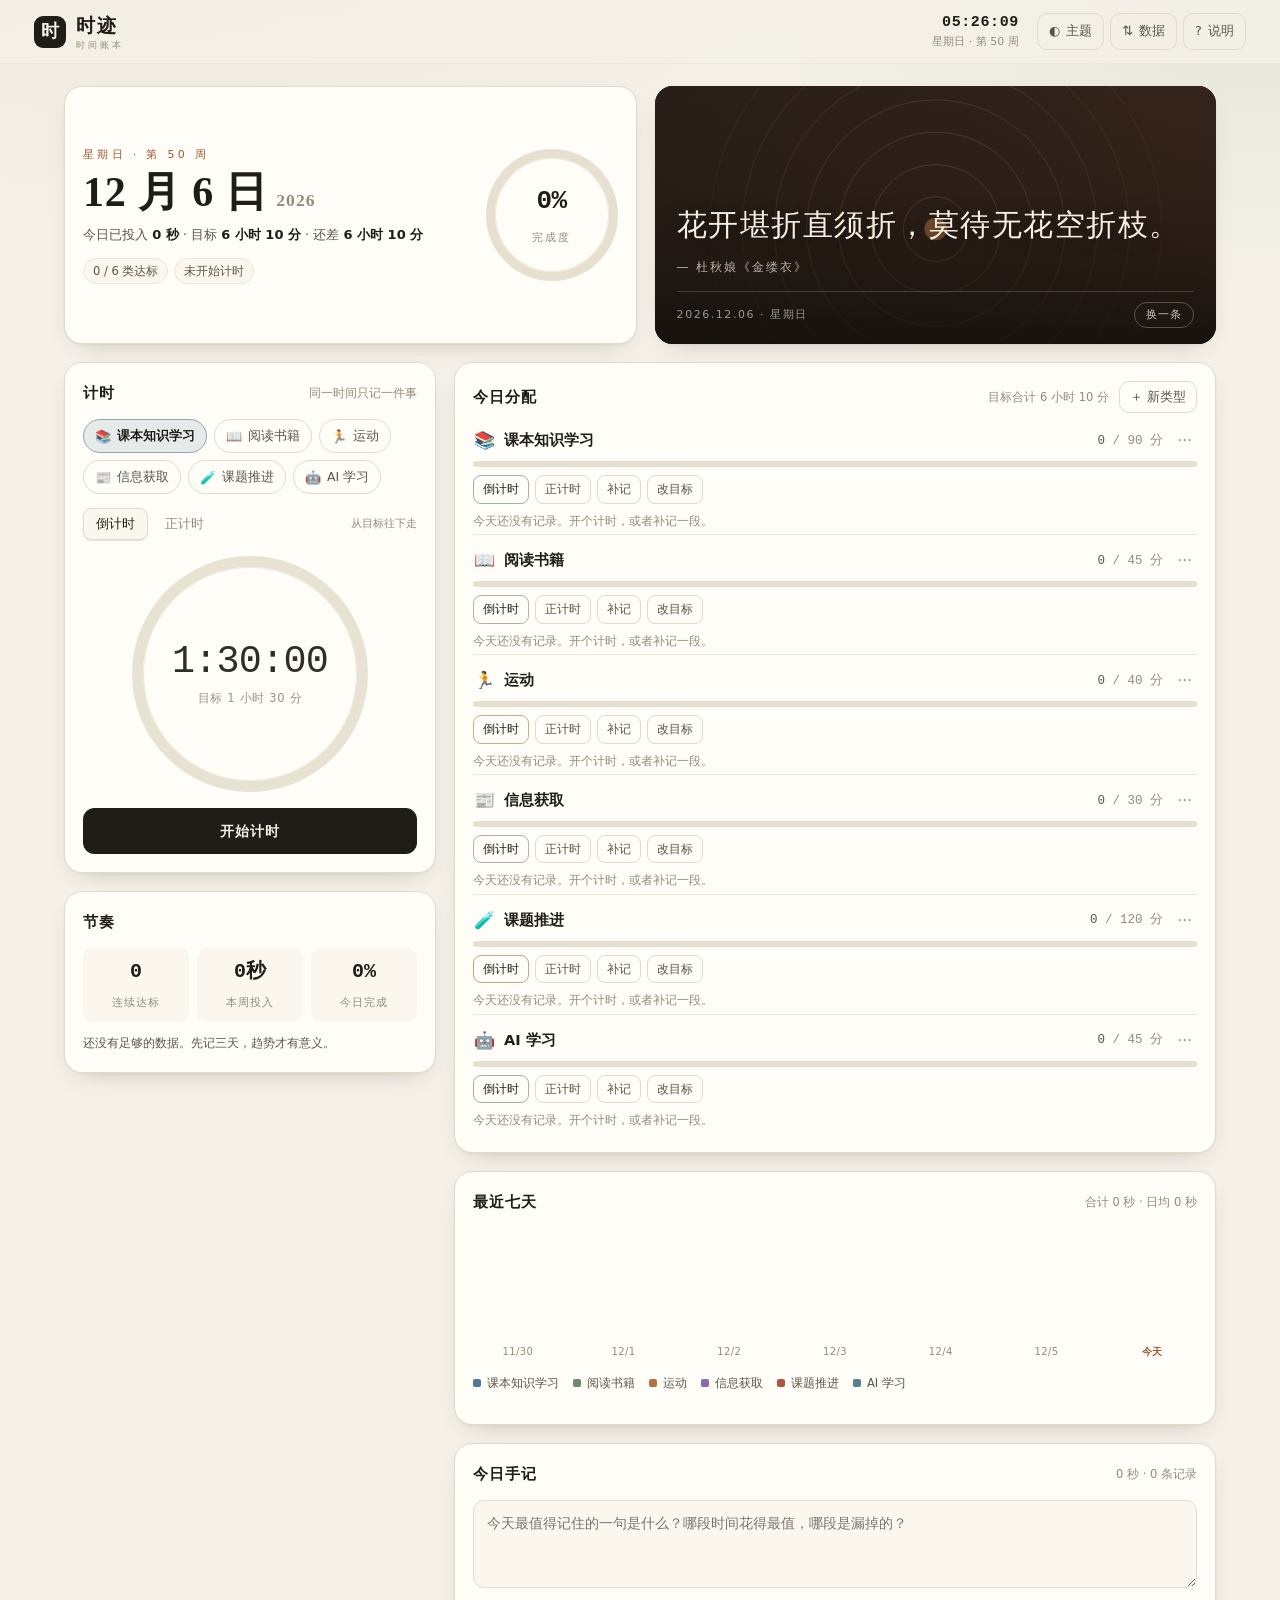
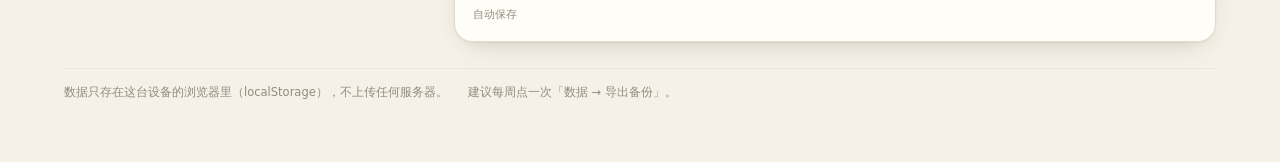
==== time-ledger/index.html @ 58786c29 "feat(time-ledger): 新增「时迹」时间账本页面 六类默认时间类型可增删，每类可设每日目标；支持倒计时/正计时到点结束、 关闭后重开续算（离开超 90 秒询问是否补时）；每类可按天记录「" ====
<!doctype html>
<html lang="zh-CN" data-theme="light" data-q="kai">
<head>
<meta charset="utf-8" />
<meta name="viewport" content="width=device-width, initial-scale=1, viewport-fit=cover" />
<meta name="theme-color" content="#f5f1e8" />
<title>时迹 · 我的时间账本</title>
<link rel="stylesheet" href="styles.css" />
</head>
<body>
<header class="topbar">
  <div class="brand">
    <span class="brand-mark">时</span>
    <span class="brand-text">时迹<em>时间账本</em></span>
  </div>
  <div class="now" id="nowClock"><b>--:--:--</b><span>正在加载</span></div>
  <nav class="topnav">
    <button class="ghost-btn" id="btnTheme" type="button" title="切换深浅色">◐<i>主题</i></button>
    <button class="ghost-btn" id="btnData" type="button" title="备份与数据">⇅<i>数据</i></button>
    <button class="ghost-btn" id="btnHelp" type="button" title="使用说明">?<i>说明</i></button>
  </nav>
</header>

<main class="wrap">
  <section class="hero">
    <div class="panel hero-card" id="heroCard"></div>
    <div class="poster" id="poster"></div>
  </section>

  <div class="cols">
    <div class="col-left">
      <section class="panel" id="timerPanel"></section>
      <section class="panel rhythm" id="rhythmPanel"></section>
    </div>
    <div class="col-right">
      <section class="panel">
        <header class="panel-head">
          <h2>今日分配</h2>
          <div class="panel-head-right">
            <span class="hint" id="boardHint"></span>
            <button class="ghost-btn small" id="btnAddCat" type="button">＋ 新类型</button>
          </div>
        </header>
        <div id="board"></div>
      </section>

      <section class="panel" id="statsPanel"></section>

      <section class="panel" id="journalPanel"></section>
    </div>
  </div>

  <footer class="foot">
    <span>数据只存在这台设备的浏览器里（localStorage），不上传任何服务器。</span>
    <span>建议每周点一次「数据 → 导出备份」。</span>
  </footer>
</main>

<dialog id="modal" class="modal"></dialog>
<div class="toast" id="toast" role="status" aria-live="polite"></div>
<script src="app.js"></script>
</body>
</html>
---- time-ledger/styles.css ----
/* ===========================================================
   时迹 · 时间账本  —  styles.css
   =========================================================== */

*, *::before, *::after { box-sizing: border-box; }

:root {
  --paper: #f5f1e8;
  --card: #fffdf8;
  --card-2: #fbf7ef;
  --ink: #201d18;
  --ink2: #5b5548;
  --ink3: #948c7b;
  --line: #e3dbc9;
  --line-soft: #efe8da;
  --accent: #a3572f;
  --accent-soft: #f1e2d3;
  --good: #3f6b4f;
  --track: #e7e0d0;
  --shadow: 0 1px 2px rgba(62, 47, 26, .05), 0 10px 28px -16px rgba(62, 47, 26, .35);
  --radius: 18px;
  --font-sans: ui-sans-serif, system-ui, "Segoe UI", "Microsoft YaHei", "PingFang SC", "Hiragino Sans GB", sans-serif;
  --font-serif: "Songti SC", "STSong", "SimSun", "Noto Serif SC", serif;
  --font-quote: "KaiTi", "STKaiti", "Kaiti SC", "Songti SC", serif;
  --font-mono: "SF Mono", ui-monospace, "Cascadia Mono", Consolas, monospace;
  --topbar-h: 64px;
}

[data-theme="dark"] {
  --paper: #14130f;
  --card: #1d1b16;
  --card-2: #232019;
  --ink: #ece5d7;
  --ink2: #b0a795;
  --ink3: #7d7566;
  --line: #322e26;
  --line-soft: #272319;
  --accent: #d9895c;
  --accent-soft: #35271d;
  --good: #7fae8c;
  --track: #2e2a22;
  --shadow: 0 1px 2px rgba(0, 0, 0, .4), 0 12px 30px -18px rgba(0, 0, 0, .9);
}

/* 引文字体，可用「说明 → 字体」切换 */
html[data-q="lishu"] { --font-quote: "LiSu", "SimLi", "STLiti", "KaiTi", "STKaiti", serif; }
html[data-q="shu"]   { --font-quote: "STXingkai", "\5DE6\6587\884C\6977", "Xingkai SC", "KaiTi", serif; }
html[data-q="song"]  { --font-quote: "Songti SC", "STSong", "SimSun", "Noto Serif SC", serif; }

html, body { height: 100%; }
body {
  margin: 0;
  font-family: var(--font-sans);
  color: var(--ink);
  background: var(--paper);
  background-image:
    radial-gradient(1100px 460px at 12% -8%, rgba(163, 87, 47, .07), transparent 65%),
    radial-gradient(900px 420px at 98% 4%, rgba(63, 107, 79, .07), transparent 60%);
  background-attachment: fixed;
  -webkit-font-smoothing: antialiased;
  line-height: 1.6;
}

h1, h2, h3, h4 { margin: 0; font-weight: 600; letter-spacing: .01em; }
p { margin: 0; }
button { font: inherit; color: inherit; cursor: pointer; }
input, textarea, select { font: inherit; color: inherit; }
::selection { background: var(--accent-soft); }

/* ---------------- 顶栏 ---------------- */
.topbar {
  position: sticky; top: 0; z-index: 40;
  height: var(--topbar-h);
  display: flex; align-items: center; gap: 18px;
  padding: 0 clamp(14px, 3vw, 34px);
  background: color-mix(in srgb, var(--paper) 82%, transparent);
  backdrop-filter: blur(14px) saturate(1.2);
  border-bottom: 1px solid var(--line-soft);
}
.brand { display: flex; align-items: center; gap: 10px; }
.brand-mark {
  width: 32px; height: 32px; display: grid; place-items: center;
  border-radius: 9px; background: var(--ink); color: var(--paper);
  font-family: var(--font-serif); font-size: 18px; font-weight: 700;
}
.brand-text { font-family: var(--font-serif); font-size: 19px; font-weight: 700; letter-spacing: .12em; }
.brand-text em {
  display: block; font-style: normal; font-family: var(--font-sans);
  font-size: 9px; letter-spacing: .34em; color: var(--ink3); font-weight: 400; margin-top: -3px;
}
.now { margin-left: auto; text-align: right; line-height: 1.15; }
.now b { display: block; font-family: var(--font-mono); font-size: 15px; font-variant-numeric: tabular-nums; letter-spacing: .04em; }
.now span { font-size: 11px; color: var(--ink3); }
.topnav { display: flex; gap: 6px; }
.ghost-btn {
  display: inline-flex; align-items: center; gap: 6px;
  padding: 7px 11px; border-radius: 10px;
  border: 1px solid var(--line); background: transparent; color: var(--ink2);
  font-size: 13px; transition: background .18s, color .18s, border-color .18s;
}
.ghost-btn:hover { background: var(--card-2); color: var(--ink); border-color: var(--ink3); }
.ghost-btn i { font-style: normal; }
.ghost-btn.small { padding: 5px 10px; font-size: 12.5px; }
.ghost-btn.danger:hover { color: #b3443a; border-color: #b3443a; }
[data-theme="dark"] .ghost-btn.danger:hover { color: #e8796d; border-color: #e8796d; }

/* ---------------- 布局 ---------------- */
.wrap { max-width: 1220px; margin: 0 auto; padding: 22px clamp(14px, 3vw, 34px) 60px; }
.hero { display: grid; grid-template-columns: minmax(0, 1.02fr) minmax(0, 1fr); gap: 18px; margin-bottom: 18px; }
.cols { display: grid; grid-template-columns: minmax(0, 372px) minmax(0, 1fr); gap: 18px; align-items: start; }
.col-left { position: sticky; top: calc(var(--topbar-h) + 14px); display: grid; gap: 18px; }
.col-right { display: grid; gap: 18px; min-width: 0; }

.panel {
  background: var(--card);
  border: 1px solid var(--line);
  border-radius: var(--radius);
  padding: 18px;
  box-shadow: var(--shadow);
}
.panel-head { display: flex; align-items: center; gap: 10px; margin-bottom: 14px; }
.panel-head h2 { font-size: 15px; letter-spacing: .06em; }
.panel-head-right { margin-left: auto; display: flex; align-items: center; gap: 10px; }
.hint { font-size: 11.5px; color: var(--ink3); }

.foot {
  margin-top: 26px; display: flex; flex-wrap: wrap; gap: 6px 20px;
  font-size: 11.5px; color: var(--ink3); border-top: 1px solid var(--line-soft); padding-top: 14px;
}

/* ---------------- 日期卡 ---------------- */
.hero-card { display: grid; grid-template-columns: 1fr 132px; gap: 14px; align-items: center; }
.eyebrow { font-size: 11px; letter-spacing: .3em; color: var(--accent); text-transform: uppercase; }
.hero-date {
  font-family: var(--font-serif); font-size: clamp(30px, 3.4vw, 42px);
  line-height: 1.14; margin: 6px 0 8px; letter-spacing: .02em;
}
.hero-date small { font-size: .42em; color: var(--ink3); letter-spacing: .06em; margin-left: 8px; }
.hero-sub { font-size: 13px; color: var(--ink2); }
.hero-sub b { color: var(--ink); font-variant-numeric: tabular-nums; }
.hero-tags { display: flex; flex-wrap: wrap; gap: 6px; margin-top: 12px; }
.tag {
  font-size: 11.5px; padding: 3px 9px; border-radius: 999px;
  background: var(--card-2); border: 1px solid var(--line-soft); color: var(--ink2);
}
.ring {
  --p: 0;
  position: relative; width: 132px; height: 132px; border-radius: 50%;
  background: conic-gradient(var(--accent) calc(var(--p) * 1%), var(--track) 0);
  display: grid; place-items: center;
  transition: background .3s linear;
}
.ring::after {
  content: ""; position: absolute; inset: 9px; border-radius: 50%; background: var(--card);
  box-shadow: inset 0 0 0 1px var(--line-soft);
}
.ring-mid { position: relative; z-index: 1; text-align: center; }
.ring-mid b { display: block; font-family: var(--font-mono); font-size: 26px; font-variant-numeric: tabular-nums; letter-spacing: -.02em; }
.ring-mid span { font-size: 10.5px; color: var(--ink3); letter-spacing: .18em; }

/* ---------------- 每日海报 ---------------- */
.poster {
  position: relative; overflow: hidden; border-radius: var(--radius);
  min-height: 258px; display: flex; flex-direction: column; justify-content: flex-end;
  box-shadow: var(--shadow); isolation: isolate;
  background: #1b1a17;
}
.poster-svg { position: absolute; inset: 0; width: 100%; height: 100%; z-index: -2; }
.poster::after {
  content: ""; position: absolute; inset: 0; z-index: -1;
  background: linear-gradient(180deg, rgba(12, 12, 10, .12) 0%, rgba(12, 12, 10, .34) 42%, rgba(12, 12, 10, .82) 100%);
}
.poster-body { padding: 20px 22px 16px; color: #f6efe2; }
.poster blockquote {
  margin: 0; font-family: var(--font-quote);
  font-size: clamp(21px, 2.35vw, 30px); line-height: 1.55; letter-spacing: .05em;
  text-shadow: 0 2px 18px rgba(0, 0, 0, .45);
}
.poster cite {
  display: block; margin-top: 10px; font-style: normal; font-size: 12px;
  letter-spacing: .16em; color: rgba(246, 239, 226, .72);
}
.poster-foot {
  display: flex; align-items: center; gap: 10px; margin-top: 14px;
  padding-top: 10px; border-top: 1px solid rgba(246, 239, 226, .18);
  font-size: 11px; letter-spacing: .14em; color: rgba(246, 239, 226, .6);
}
.poster-foot button {
  margin-left: auto; background: transparent; border: 1px solid rgba(246, 239, 226, .28);
  color: rgba(246, 239, 226, .82); border-radius: 999px; padding: 3px 11px; font-size: 11px;
  letter-spacing: .1em; transition: background .18s;
}
.poster-foot button:hover { background: rgba(246, 239, 226, .14); }

/* ---------------- 计时器 ---------------- */
.chips { display: flex; flex-wrap: wrap; gap: 7px; margin-bottom: 14px; }
.chip {
  --c: var(--accent);
  display: inline-flex; align-items: center; gap: 6px;
  padding: 6px 11px; border-radius: 999px; font-size: 12.5px;
  border: 1px solid var(--line); background: transparent; color: var(--ink2);
  transition: all .18s;
}
.chip span { font-size: 13px; line-height: 1; }
.chip:hover { border-color: var(--c); color: var(--ink); }
.chip.on {
  background: color-mix(in srgb, var(--c) 14%, transparent);
  border-color: color-mix(in srgb, var(--c) 55%, var(--line));
  color: var(--ink); font-weight: 600;
}

.mode { display: flex; align-items: center; gap: 4px; margin-bottom: 16px; }
.seg {
  padding: 5px 12px; border-radius: 8px; border: 1px solid transparent;
  background: transparent; color: var(--ink3); font-size: 12.5px; transition: all .18s;
}
.seg:hover { color: var(--ink); }
.seg.on { background: var(--card-2); border-color: var(--line); color: var(--ink); box-shadow: 0 1px 0 var(--line-soft); }
.mode-hint { margin-left: auto; font-size: 11px; color: var(--ink3); }

.dial {
  --p: 0; --c: var(--accent);
  position: relative; width: min(100%, 236px); aspect-ratio: 1; margin: 0 auto 16px;
  border-radius: 50%;
  background: conic-gradient(from -90deg, var(--c) calc(var(--p) * 1%), var(--track) 0);
  display: grid; place-items: center;
}
.dial::after {
  content: ""; position: absolute; inset: 11px; border-radius: 50%;
  background: var(--card); box-shadow: inset 0 0 0 1px var(--line-soft);
}
.dial-in { position: relative; z-index: 1; text-align: center; padding: 0 16px; }
.dial-in b {
  display: block; font-family: var(--font-mono); font-weight: 500;
  font-size: clamp(30px, 3vw, 40px); line-height: 1.1;
  font-variant-numeric: tabular-nums; letter-spacing: -.02em;
}
.dial-in span { display: block; margin-top: 6px; font-size: 11.5px; color: var(--ink3); letter-spacing: .06em; }
.dial.paused .dial-in b { opacity: .5; }
.dial.over .dial-in b { color: var(--accent); }
.dial.idle { opacity: .92; }

.timer-note { margin-bottom: 12px; }
.timer-note input {
  width: 100%; padding: 9px 12px; border-radius: 10px;
  border: 1px solid var(--line); background: var(--card-2); font-size: 13px;
}
.timer-note input:focus { outline: none; border-color: var(--accent); background: var(--card); }

.timer-btns { display: flex; gap: 8px; }
.primary {
  flex: 1; padding: 11px 16px; border-radius: 11px; border: 1px solid var(--ink);
  background: var(--ink); color: var(--paper); font-size: 14px; font-weight: 600;
  letter-spacing: .08em; transition: transform .12s, opacity .18s;
}
.primary:hover { opacity: .88; }
.primary:active { transform: scale(.985); }
.primary.big { width: 100%; }
.primary.ok { background: var(--good); border-color: var(--good); color: #f7f4ec; }

.resume {
  margin-top: 12px; padding: 11px 12px; border-radius: 12px;
  background: var(--accent-soft); border: 1px dashed color-mix(in srgb, var(--accent) 55%, transparent);
  font-size: 12.5px; color: var(--ink2);
}
.resume b { color: var(--ink); }
.resume-row { display: flex; flex-wrap: wrap; gap: 6px; margin-top: 8px; }
.resume-row button {
  padding: 5px 10px; font-size: 12px; border-radius: 8px;
  border: 1px solid color-mix(in srgb, var(--accent) 45%, transparent);
  background: var(--card); color: var(--ink);
}
.resume-row button:hover { background: var(--card-2); }

/* ---------------- 节奏卡 ---------------- */
.rhythm .kv { display: grid; grid-template-columns: repeat(3, 1fr); gap: 8px; text-align: center; }
.rhythm .kv div { padding: 8px 4px; border-radius: 10px; background: var(--card-2); }
.rhythm .kv b { display: block; font-family: var(--font-mono); font-size: 20px; font-variant-numeric: tabular-nums; }
.rhythm .kv span { font-size: 10.5px; color: var(--ink3); letter-spacing: .1em; }
.rhythm .tip { margin-top: 12px; font-size: 12px; color: var(--ink2); line-height: 1.65; }

/* ---------------- 今日分配 ---------------- */
.cat { padding: 14px 0 4px; border-top: 1px solid var(--line-soft); }
.cat:first-child { border-top: 0; padding-top: 2px; }
.cat-head { display: flex; align-items: center; gap: 9px; }
.cat-emoji { font-size: 17px; line-height: 1; width: 22px; text-align: center; }
.cat-name { font-size: 14.5px; font-weight: 600; }
.cat-time { margin-left: auto; font-family: var(--font-mono); font-size: 12.5px; color: var(--ink2); font-variant-numeric: tabular-nums; }
.cat-time i { font-style: normal; color: var(--ink3); }
.cat-time.done { color: var(--good); }
.cat-more {
  border: 0; background: transparent; color: var(--ink3); font-size: 15px; line-height: 1;
  padding: 2px 5px; border-radius: 6px;
}
.cat-more:hover { background: var(--card-2); color: var(--ink); }

.bar { height: 6px; border-radius: 999px; background: var(--track); overflow: hidden; margin: 9px 0 8px; }
.bar > i { display: block; height: 100%; border-radius: 999px; background: var(--c, var(--accent)); transition: width .45s cubic-bezier(.2,.8,.3,1); }

.cat-actions { display: flex; gap: 6px; }
.mini-btn {
  flex: 0 0 auto; padding: 4px 9px; font-size: 11.5px; border-radius: 8px;
  border: 1px solid var(--line); background: transparent; color: var(--ink2);
  transition: all .16s;
}
.mini-btn:hover { border-color: var(--ink3); color: var(--ink); background: var(--card-2); }
.mini-btn.solid { border-color: color-mix(in srgb, var(--c, var(--accent)) 45%, var(--line)); color: var(--ink); }
.mini-btn.solid:hover { background: color-mix(in srgb, var(--c, var(--accent)) 12%, transparent); }

.sessions { list-style: none; margin: 10px 0 0; padding: 0; display: grid; gap: 5px; }
.sessions li {
  display: grid; grid-template-columns: 74px 54px minmax(0, 1fr) 18px;
  align-items: center; gap: 7px; font-size: 12px;
}
.sessions time { font-family: var(--font-mono); color: var(--ink3); font-size: 11px; font-variant-numeric: tabular-nums; }
.sessions .dur { font-variant-numeric: tabular-nums; color: var(--ink2); }
.sessions input {
  width: 100%; border: 0; border-bottom: 1px dashed transparent; background: transparent;
  font-size: 12px; padding: 2px 0; color: var(--ink);
}
.sessions input::placeholder { color: var(--ink3); opacity: .8; }
.sessions input:hover { border-bottom-color: var(--line); }
.sessions input:focus { outline: none; border-bottom-color: var(--accent); }
.sessions .x { border: 0; background: transparent; color: var(--ink3); font-size: 13px; padding: 0; line-height: 1; border-radius: 4px; }
.sessions .x:hover { color: #b3443a; }
.empty-note { font-size: 11.5px; color: var(--ink3); margin-top: 8px; }

/* ---------------- 统计 ---------------- */
.bars { display: flex; align-items: flex-end; gap: clamp(6px, 1.4vw, 16px); height: 132px; padding-top: 6px; }
.bars .day { flex: 1; display: flex; flex-direction: column; justify-content: flex-end; height: 100%; gap: 0; }
.bars .stackwrap { flex: 1; display: flex; align-items: flex-end; min-height: 0; }
.bars .stack { width: 100%; display: flex; flex-direction: column-reverse; border-radius: 5px 5px 3px 3px; overflow: hidden; min-height: 2px; }
.bars .seg2 { width: 100%; }
.bars .lbl { text-align: center; font-size: 10px; color: var(--ink3); margin-top: 6px; letter-spacing: .04em; }
.bars .day.today .lbl { color: var(--accent); font-weight: 700; }
.bars .day:hover .stack { filter: brightness(1.12); }

.legend { display: flex; flex-wrap: wrap; gap: 6px 14px; margin-top: 14px; }
.legend span { display: inline-flex; align-items: center; gap: 6px; font-size: 11.5px; color: var(--ink2); }
.legend i { width: 8px; height: 8px; border-radius: 2px; display: inline-block; }

.week-list { margin-top: 14px; display: grid; gap: 7px; }
.week-row { display: grid; grid-template-columns: 84px 1fr 62px; align-items: center; gap: 9px; font-size: 12px; }
.week-row .n { color: var(--ink2); }
.week-row .track { height: 5px; border-radius: 999px; background: var(--track); overflow: hidden; }
.week-row .track > i { display: block; height: 100%; border-radius: 999px; }
.week-row .v { text-align: right; font-family: var(--font-mono); font-size: 11.5px; color: var(--ink2); }

/* ---------------- 手记 ---------------- */
textarea {
  width: 100%; border-radius: 11px; border: 1px solid var(--line);
  background: var(--card-2); padding: 11px 13px; font-size: 13.5px; line-height: 1.75;
  resize: vertical; min-height: 88px;
}
textarea:focus { outline: none; border-color: var(--accent); background: var(--card); }
.journal-foot { display: flex; gap: 10px; margin-top: 10px; font-size: 11px; color: var(--ink3); }

/* ---------------- 弹窗 ---------------- */
.modal {
  border: 1px solid var(--line); border-radius: 18px; padding: 0;
  background: var(--card); color: var(--ink); max-width: 560px; width: calc(100vw - 32px);
  box-shadow: 0 30px 80px -30px rgba(0, 0, 0, .55);
}
.modal::backdrop { background: rgba(20, 16, 10, .42); backdrop-filter: blur(3px); }
.modal-inner { padding: 22px; max-height: min(86vh, 780px); overflow: auto; }
.modal h3 { font-size: 16px; margin-bottom: 4px; font-family: var(--font-serif); letter-spacing: .04em; }
.modal .sub { font-size: 12px; color: var(--ink3); margin-bottom: 16px; }
.modal h4 { font-size: 12.5px; margin: 14px 0 6px; letter-spacing: .06em; color: var(--ink2); }
.field { margin-bottom: 13px; }
.field > label { display: block; font-size: 11.5px; color: var(--ink2); letter-spacing: .08em; margin-bottom: 5px; }
.field input[type="text"], .field input[type="number"], .field input[type="date"], .field select {
  width: 100%; padding: 9px 11px; border-radius: 10px;
  border: 1px solid var(--line); background: var(--card-2);
}
.field input:focus, .field select:focus { outline: none; border-color: var(--accent); background: var(--card); }
.field-row { display: grid; grid-template-columns: 1fr 1fr; gap: 10px; }
.swatches { display: flex; gap: 7px; flex-wrap: wrap; }
.swatch { width: 26px; height: 26px; border-radius: 8px; border: 2px solid transparent; }
.swatch.on { border-color: var(--ink); }
.modal-actions { display: flex; gap: 8px; margin-top: 18px; flex-wrap: wrap; }
.modal-actions .primary { flex: 1 1 120px; }
.modal-note { font-size: 11.5px; color: var(--ink3); line-height: 1.7; margin-top: 10px; }
.doc h4 { font-size: 13px; margin: 16px 0 6px; letter-spacing: .05em; }
.doc p, .doc li { font-size: 12.5px; color: var(--ink2); line-height: 1.8; }
.doc ul { margin: 4px 0; padding-left: 18px; }
.doc code { font-family: var(--font-mono); font-size: 11.5px; background: var(--card-2); padding: 1px 5px; border-radius: 4px; }
.cat-list { list-style: none; padding: 0; margin: 6px 0 0; display: grid; gap: 5px; }
.cat-list li { display: flex; align-items: center; gap: 8px; font-size: 12.5px; padding: 6px 8px; border-radius: 8px; background: var(--card-2); }
.cat-list li button { margin-left: auto; font-size: 11px; padding: 2px 8px; border-radius: 6px; border: 1px solid var(--line); background: transparent; }

/* ---------------- Toast ---------------- */
.toast {
  position: fixed; left: 50%; bottom: 28px; transform: translate(-50%, 20px);
  background: var(--ink); color: var(--paper); font-size: 13px;
  padding: 10px 18px; border-radius: 999px; opacity: 0; pointer-events: none;
  transition: all .28s cubic-bezier(.2,.8,.3,1); z-index: 999; max-width: 84vw; text-align: center;
}
.toast.show { opacity: 1; transform: translate(-50%, 0); }

/* ---------------- 响应式 ---------------- */
@media (max-width: 1000px) {
  .cols { grid-template-columns: 1fr; }
  .col-left { position: static; }
}
@media (max-width: 760px) {
  .hero { grid-template-columns: 1fr; }
  .hero-card { grid-template-columns: 1fr auto; }
  .ring { width: 104px; height: 104px; }
  .ring-mid b { font-size: 21px; }
  .now { display: none; }
  .topbar { gap: 10px; }
  .ghost-btn i { display: none; }
  .sessions li { grid-template-columns: 60px 46px minmax(0, 1fr) 16px; }
  .week-row { grid-template-columns: 70px 1fr 54px; }
}

@media (prefers-reduced-motion: reduce) {
  * { transition: none !important; animation: none !important; }
}

/* 打印：只留账本 */
@media print {
  .topbar, .poster, .timer-panel, .rhythm, .toast, .modal, .foot, .cat-actions, .cat-more { display: none !important; }
  body { background: #fff; }
  .panel { box-shadow: none; border-color: #ddd; break-inside: avoid; }
}
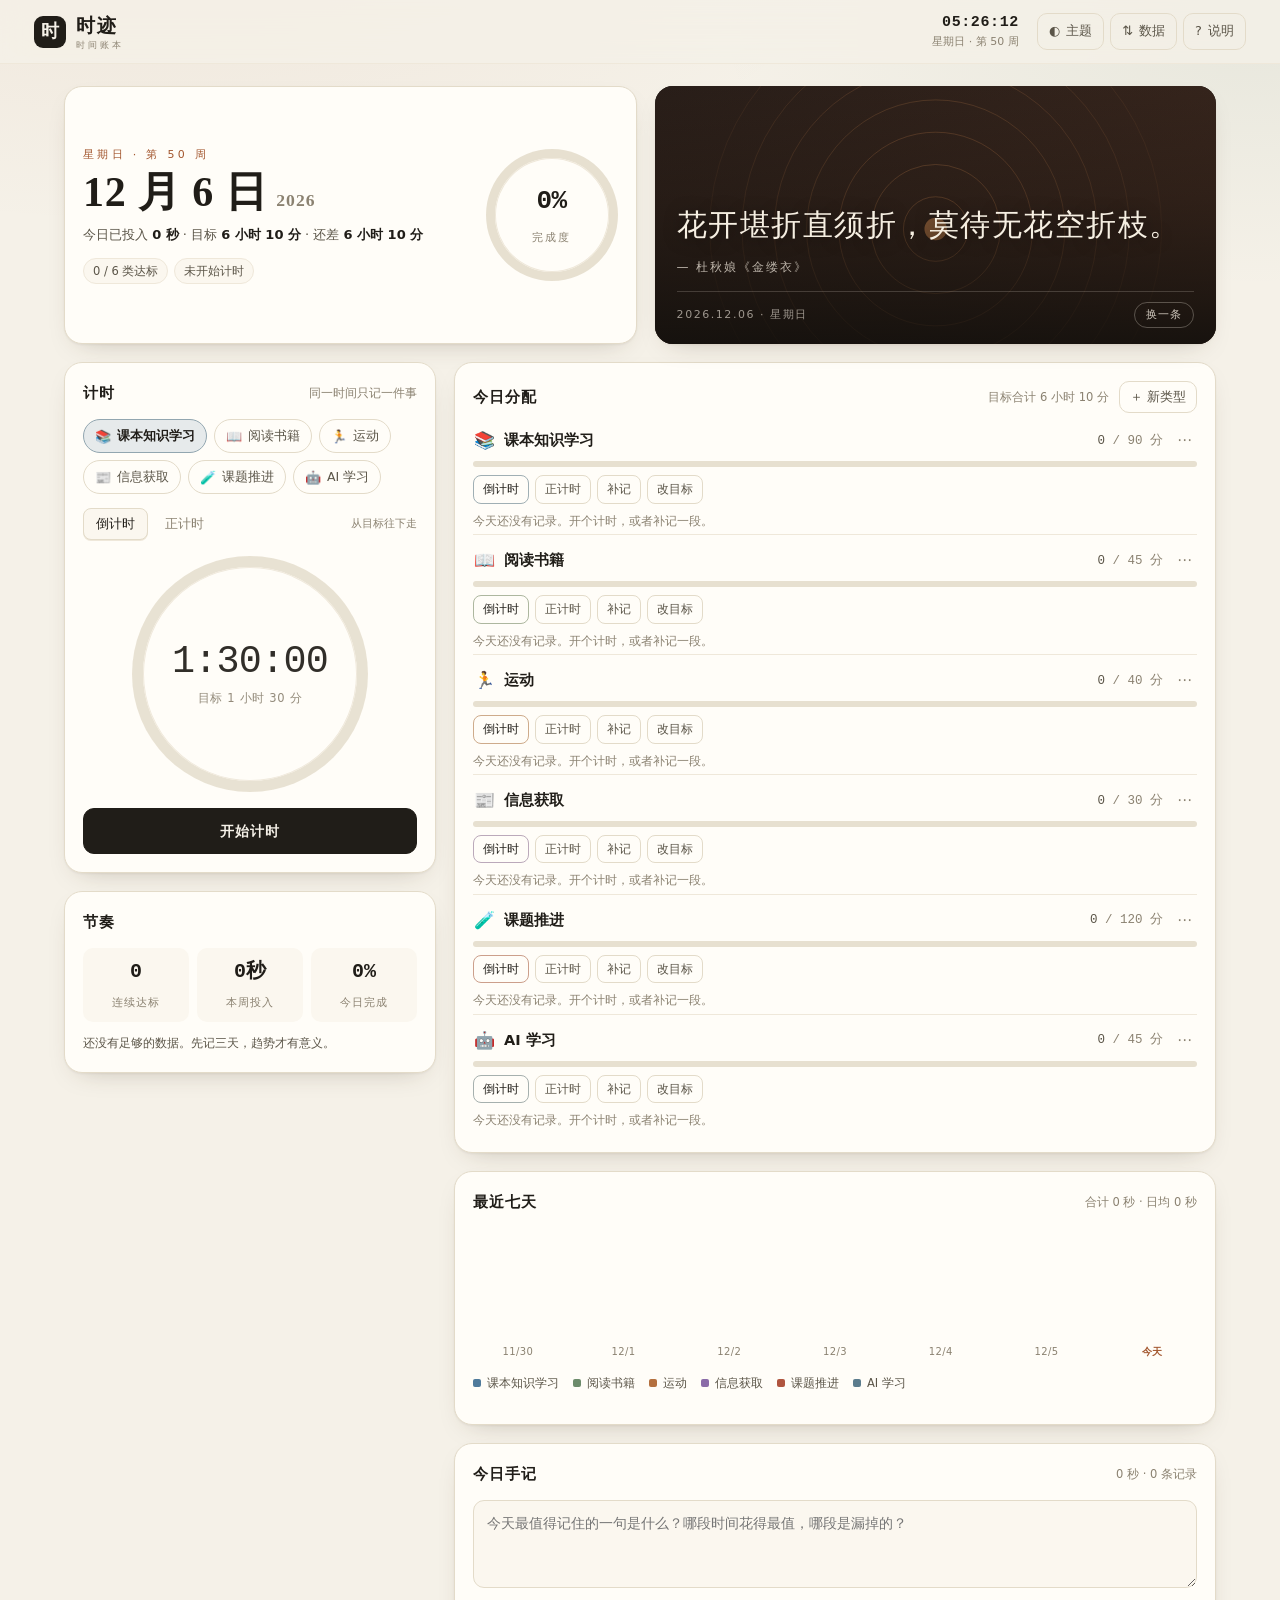
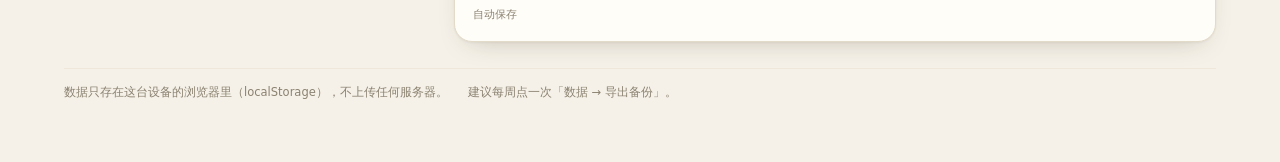
==== commit 4ed002b9: "feat(time-ledger): 八套配色主题，支持浅/深色与跟随系统 - 四浅（米纸/雾青/山岚/藕荷）+ 四深（墨夜/松夜/深海/可可），统一 16 个颜色令牌 - 主题面板：色样本从实际 C" ====
--- a/time-ledger/index.html
+++ b/time-ledger/index.html
@@ -6,6 +6,20 @@
 <meta name="theme-color" content="#f5f1e8" />
 <title>时迹 · 我的时间账本</title>
 <link rel="stylesheet" href="styles.css" />
+<script>
+/* 先把主题定下来再画第一帧：否则选了深色主题的人会看到一闪的浅色。
+   这里只做一个极小的映射（旧值 light/dark → paper/night），逻辑以 app.js 为准。 */
+(function () {
+  try {
+    var o = JSON.parse(localStorage.getItem('shiji.ledger.v1') || '{}');
+    var t = (o.settings || {}).theme;
+    if (t === 'dark') t = 'night';
+    else if (t === 'light') t = 'paper';
+    else if (!t || t === 'auto') t = matchMedia('(prefers-color-scheme: dark)').matches ? 'night' : 'paper';
+    document.documentElement.setAttribute('data-theme', t);
+  } catch (e) { }
+})();
+</script>
 </head>
 <body>
 <header class="topbar">
@@ -15,7 +29,7 @@
   </div>
   <div class="now" id="nowClock"><b>--:--:--</b><span>正在加载</span></div>
   <nav class="topnav">
-    <button class="ghost-btn" id="btnTheme" type="button" title="切换深浅色">◐<i>主题</i></button>
+    <button class="ghost-btn" id="btnTheme" type="button" title="外观主题（八套配色）">◐<i>主题</i></button>
     <button class="ghost-btn" id="btnData" type="button" title="备份与数据">⇅<i>数据</i></button>
     <button class="ghost-btn" id="btnHelp" type="button" title="使用说明">?<i>说明</i></button>
   </nav>
--- a/time-ledger/styles.css
+++ b/time-ledger/styles.css
@@ -5,19 +5,6 @@
 *, *::before, *::after { box-sizing: border-box; }
 
 :root {
-  --paper: #f5f1e8;
-  --card: #fffdf8;
-  --card-2: #fbf7ef;
-  --ink: #201d18;
-  --ink2: #5b5548;
-  --ink3: #948c7b;
-  --line: #e3dbc9;
-  --line-soft: #efe8da;
-  --accent: #a3572f;
-  --accent-soft: #f1e2d3;
-  --good: #3f6b4f;
-  --track: #e7e0d0;
-  --shadow: 0 1px 2px rgba(62, 47, 26, .05), 0 10px 28px -16px rgba(62, 47, 26, .35);
   --radius: 18px;
   --font-sans: ui-sans-serif, system-ui, "Segoe UI", "Microsoft YaHei", "PingFang SC", "Hiragino Sans GB", sans-serif;
   --font-serif: "Songti SC", "STSong", "SimSun", "Noto Serif SC", serif;
@@ -26,7 +13,105 @@
   --topbar-h: 64px;
 }
 
+/* ===========================================================
+   配色主题（8 套）
+   统一令牌：--paper 底 / --card 卡面 / --card-2 次级面 / --ink 主文字
+   --ink2 次文字 / --ink3 弱文字 / --line 边框 / --line-soft 细边
+   --accent 强调色 / --accent-soft 强调淡底 / --good 达标 / --danger 危险
+   --track 轨道 / --glow-a --glow-b 背景柔光 / --shadow 投影
+   主题选择器不加 html 前缀，便于用探针元素读取任意主题的取值。
+   =========================================================== */
+
+/* 1 · 米纸（默认；旧值 light 兼容） */
+:root,
+[data-theme="paper"],
+[data-theme="light"] {
+  color-scheme: light;
+  --paper: #f5f1e8;
+  --card: #fffdf8;
+  --card-2: #fbf7ef;
+  --ink: #201d18;
+  --ink2: #5b5548;
+  --ink3: #8b8271;
+  --line: #e3dbc9;
+  --line-soft: #efe8da;
+  --accent: #a3572f;
+  --accent-soft: #f1e2d3;
+  --good: #3f6b4f;
+  --danger: #b3443a;
+  --track: #e7e0d0;
+  --glow-a: rgba(163, 87, 47, .07);
+  --glow-b: rgba(63, 107, 79, .07);
+  --shadow: 0 1px 2px rgba(62, 47, 26, .05), 0 10px 28px -16px rgba(62, 47, 26, .35);
+}
+
+/* 2 · 雾青（浅 · 青绿） */
+[data-theme="mist"] {
+  color-scheme: light;
+  --paper: #edf3ef;
+  --card: #fcfffc;
+  --card-2: #f3f8f4;
+  --ink: #1b2721;
+  --ink2: #4b5c52;
+  --ink3: #76897d;
+  --line: #d5e1d8;
+  --line-soft: #e4eee8;
+  --accent: #3f6f57;
+  --accent-soft: #def0e5;
+  --good: #3f6b4f;
+  --danger: #b3443a;
+  --track: #dce8e0;
+  --glow-a: rgba(63, 111, 87, .09);
+  --glow-b: rgba(122, 150, 112, .07);
+  --shadow: 0 1px 2px rgba(28, 56, 40, .05), 0 10px 28px -16px rgba(28, 56, 40, .32);
+}
+
+/* 3 · 山岚（浅 · 雾蓝） */
+[data-theme="dusk"] {
+  color-scheme: light;
+  --paper: #eef2f7;
+  --card: #fcfdff;
+  --card-2: #f4f7fb;
+  --ink: #1a2129;
+  --ink2: #4a5460;
+  --ink3: #78848f;
+  --line: #d7dfe9;
+  --line-soft: #e6ecf4;
+  --accent: #4a6c8f;
+  --accent-soft: #e1eaf4;
+  --good: #3f6b5c;
+  --danger: #b3443a;
+  --track: #dee6ef;
+  --glow-a: rgba(74, 108, 143, .08);
+  --glow-b: rgba(116, 106, 146, .06);
+  --shadow: 0 1px 2px rgba(26, 40, 56, .05), 0 10px 28px -16px rgba(26, 40, 56, .3);
+}
+
+/* 4 · 藕荷（浅 · 淡紫） */
+[data-theme="lilac"] {
+  color-scheme: light;
+  --paper: #f6f0f4;
+  --card: #fdfbfc;
+  --card-2: #f9f3f7;
+  --ink: #241c22;
+  --ink2: #564c54;
+  --ink3: #8a7f8b;
+  --line: #e2d7e1;
+  --line-soft: #eee6ed;
+  --accent: #8a5a7c;
+  --accent-soft: #f1e3ed;
+  --good: #4a6b57;
+  --danger: #b3443a;
+  --track: #e8dee6;
+  --glow-a: rgba(138, 90, 124, .08);
+  --glow-b: rgba(96, 112, 142, .06);
+  --shadow: 0 1px 2px rgba(56, 32, 48, .05), 0 10px 28px -16px rgba(56, 32, 48, .3);
+}
+
+/* 5 · 墨夜（深 · 暖黑；旧值 dark 兼容） */
+[data-theme="night"],
 [data-theme="dark"] {
+  color-scheme: dark;
   --paper: #14130f;
   --card: #1d1b16;
   --card-2: #232019;
@@ -38,8 +123,74 @@
   --accent: #d9895c;
   --accent-soft: #35271d;
   --good: #7fae8c;
+  --danger: #e8796d;
   --track: #2e2a22;
+  --glow-a: rgba(217, 137, 92, .07);
+  --glow-b: rgba(127, 174, 140, .05);
   --shadow: 0 1px 2px rgba(0, 0, 0, .4), 0 12px 30px -18px rgba(0, 0, 0, .9);
+}
+
+/* 6 · 松夜（深 · 墨绿） */
+[data-theme="pine"] {
+  color-scheme: dark;
+  --paper: #0f1613;
+  --card: #16201b;
+  --card-2: #1a2620;
+  --ink: #e2ece5;
+  --ink2: #a6b8ac;
+  --ink3: #74877b;
+  --line: #25332c;
+  --line-soft: #1c2721;
+  --accent: #7fbd95;
+  --accent-soft: #1e2f26;
+  --good: #8ac7a0;
+  --danger: #e58b7f;
+  --track: #223028;
+  --glow-a: rgba(127, 189, 149, .07);
+  --glow-b: rgba(96, 132, 150, .06);
+  --shadow: 0 1px 2px rgba(0, 0, 0, .45), 0 12px 30px -18px rgba(0, 0, 0, .95);
+}
+
+/* 7 · 深海（深 · 藏蓝） */
+[data-theme="deep"] {
+  color-scheme: dark;
+  --paper: #0f1319;
+  --card: #161c25;
+  --card-2: #1b232d;
+  --ink: #e2e9f2;
+  --ink2: #a4b1c0;
+  --ink3: #727f8e;
+  --line: #232d3a;
+  --line-soft: #1a222b;
+  --accent: #8aa8d4;
+  --accent-soft: #1c2836;
+  --good: #7fb8a0;
+  --danger: #e58b7f;
+  --track: #212b37;
+  --glow-a: rgba(138, 168, 212, .08);
+  --glow-b: rgba(120, 150, 190, .05);
+  --shadow: 0 1px 2px rgba(0, 0, 0, .45), 0 12px 30px -18px rgba(0, 0, 0, .95);
+}
+
+/* 8 · 可可（深 · 棕调） */
+[data-theme="cocoa"] {
+  color-scheme: dark;
+  --paper: #17120f;
+  --card: #201a16;
+  --card-2: #261f1a;
+  --ink: #ece1d5;
+  --ink2: #b6a795;
+  --ink3: #857769;
+  --line: #31281f;
+  --line-soft: #241d18;
+  --accent: #cf9768;
+  --accent-soft: #33221a;
+  --good: #8fae86;
+  --danger: #e58b7f;
+  --track: #2b231c;
+  --glow-a: rgba(207, 151, 104, .07);
+  --glow-b: rgba(150, 122, 92, .05);
+  --shadow: 0 1px 2px rgba(0, 0, 0, .45), 0 12px 30px -18px rgba(0, 0, 0, .95);
 }
 
 /* 引文字体，可用「说明 → 字体」切换 */
@@ -54,8 +205,8 @@
   color: var(--ink);
   background: var(--paper);
   background-image:
-    radial-gradient(1100px 460px at 12% -8%, rgba(163, 87, 47, .07), transparent 65%),
-    radial-gradient(900px 420px at 98% 4%, rgba(63, 107, 79, .07), transparent 60%);
+    radial-gradient(1100px 460px at 12% -8%, var(--glow-a), transparent 65%),
+    radial-gradient(900px 420px at 98% 4%, var(--glow-b), transparent 60%);
   background-attachment: fixed;
   -webkit-font-smoothing: antialiased;
   line-height: 1.6;
@@ -101,8 +252,7 @@
 .ghost-btn:hover { background: var(--card-2); color: var(--ink); border-color: var(--ink3); }
 .ghost-btn i { font-style: normal; }
 .ghost-btn.small { padding: 5px 10px; font-size: 12.5px; }
-.ghost-btn.danger:hover { color: #b3443a; border-color: #b3443a; }
-[data-theme="dark"] .ghost-btn.danger:hover { color: #e8796d; border-color: #e8796d; }
+.ghost-btn.danger:hover { color: var(--danger); border-color: var(--danger); }
 
 /* ---------------- 布局 ---------------- */
 .wrap { max-width: 1220px; margin: 0 auto; padding: 22px clamp(14px, 3vw, 34px) 60px; }
@@ -256,7 +406,7 @@
 .primary:hover { opacity: .88; }
 .primary:active { transform: scale(.985); }
 .primary.big { width: 100%; }
-.primary.ok { background: var(--good); border-color: var(--good); color: #f7f4ec; }
+.primary.ok { background: var(--good); border-color: var(--good); color: var(--paper); }
 
 .resume {
   margin-top: 12px; padding: 11px 12px; border-radius: 12px;
@@ -322,7 +472,7 @@
 .sessions input:hover { border-bottom-color: var(--line); }
 .sessions input:focus { outline: none; border-bottom-color: var(--accent); }
 .sessions .x { border: 0; background: transparent; color: var(--ink3); font-size: 13px; padding: 0; line-height: 1; border-radius: 4px; }
-.sessions .x:hover { color: #b3443a; }
+.sessions .x:hover { color: var(--danger); }
 .empty-note { font-size: 11.5px; color: var(--ink3); margin-top: 8px; }
 
 /* ---------------- 统计 ---------------- */
@@ -354,6 +504,38 @@
 }
 textarea:focus { outline: none; border-color: var(--accent); background: var(--card); }
 .journal-foot { display: flex; gap: 10px; margin-top: 10px; font-size: 11px; color: var(--ink3); }
+
+/* ---------------- 外观主题 ---------------- */
+/* 探针：离屏元素，用来读取任意主题的 CSS 变量取值（不参与布局） */
+.theme-probe {
+  position: absolute; left: -9999px; top: 0;
+  width: 0; height: 0; overflow: hidden; pointer-events: none;
+}
+.theme-grid { display: grid; grid-template-columns: repeat(2, minmax(0, 1fr)); gap: 10px; }
+.theme-card {
+  display: grid; gap: 8px; text-align: left; padding: 9px;
+  border-radius: 13px; border: 1px solid var(--line); background: var(--card-2);
+  transition: border-color .18s, background .18s, transform .18s;
+}
+.theme-card:hover { border-color: var(--ink3); transform: translateY(-1px); }
+.theme-card.on { border-color: var(--accent); background: var(--accent-soft); }
+.theme-auto { grid-column: 1 / -1; }
+.th-preview {
+  display: block; height: 48px; border-radius: 9px; overflow: hidden;
+  background: var(--tp); border: 1px solid var(--tl); position: relative; padding: 8px 9px;
+}
+.th-preview i { display: block; border-radius: 3px; }
+.th-preview .th-l1 { height: 5px; width: 56%; background: var(--ti); opacity: .78; }
+.th-preview .th-l2 { height: 4px; width: 76%; background: var(--ti2); margin-top: 6px; opacity: .5; }
+.th-preview .th-l3 {
+  position: absolute; right: 9px; top: 9px; width: 16px; height: 16px;
+  border-radius: 50%; background: var(--ta);
+}
+.th-meta { display: flex; align-items: baseline; gap: 8px; }
+.th-name { font-size: 13px; font-weight: 600; }
+.th-tag { margin-left: auto; font-size: 10.5px; color: var(--ink3); letter-spacing: .06em; }
+.theme-card.on .th-tag { color: var(--ink2); }
+@media (min-width: 520px) { .theme-grid { grid-template-columns: repeat(3, minmax(0, 1fr)); } }
 
 /* ---------------- 弹窗 ---------------- */
 .modal {
